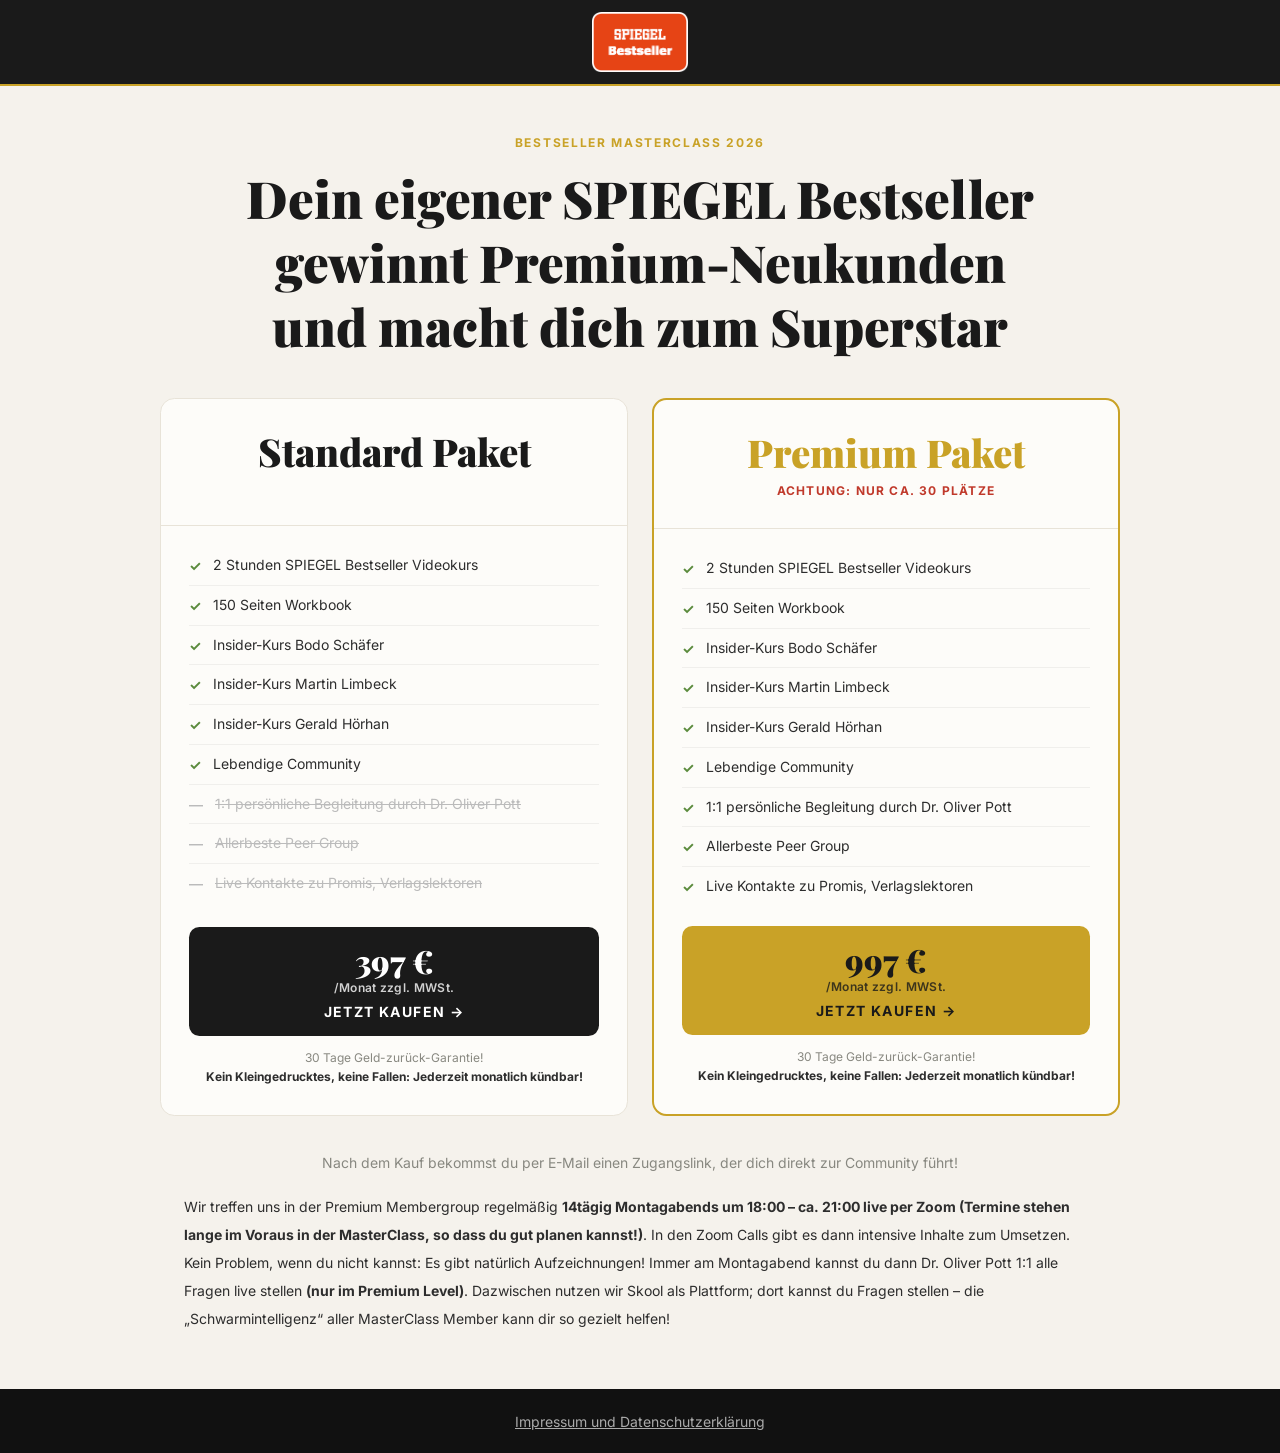
==== bestseller-masterclass/index.html @ 4679099f "Website i.founder.de: Bestseller MasterClass 2026" ====
<!DOCTYPE html>
<html lang="de">
<head>
<meta charset="utf-8">
<meta name="viewport" content="width=device-width,initial-scale=1,viewport-fit=cover">
<title>Bestseller MasterClass 2026 – Dein eigener SPIEGEL Bestseller</title>
<meta name="description" content="Bestseller MasterClass 2026 mit Prof. Dr. Oliver Pott: Standard- und Premium-Paket, 30 Tage Geld-zurück-Garantie, monatlich kündbar.">
<meta name="robots" content="index,follow">
<meta property="og:title" content="Bestseller MasterClass 2026">
<meta property="og:description" content="Dein eigener SPIEGEL Bestseller gewinnt Premium-Neukunden und macht dich zum Superstar.">
<meta property="og:type" content="website">
<meta property="og:url" content="https://i.founder.de/bestseller-masterclass/">
<meta name="color-scheme" content="light">
<link rel="preconnect" href="https://fonts.googleapis.com">
<link rel="preconnect" href="https://fonts.gstatic.com" crossorigin>
<link href="https://fonts.googleapis.com/css2?family=Playfair+Display:wght@700;900&family=Inter:wght@400;600;700&display=swap" rel="stylesheet">
<style>
  :root{
    --page:#F5F2EC; --card:#FDFCF9; --line:#E8E3D8; --ink:#1A1A1A; --text:#2D2D2D;
    --muted:#888880; --gold:#C9A227; --red:#C0392B; --green:#5A8A3C;
    --strike:#BBBBBB; --strike-mark:#CCCCCC; --header:#1A1A1A; --footer:#111111; --footer-link:#AAAAAA;
    --spiegel:#E2431F;
    --serif:"Playfair Display",Georgia,"Times New Roman",serif;
    --sans:Inter,-apple-system,BlinkMacSystemFont,"Segoe UI",Helvetica,Arial,sans-serif;
  }
  *,*::before,*::after{box-sizing:border-box}
  html{color-scheme:light}
  body{margin:0;background:var(--page);color:var(--text);font-family:var(--sans);font-size:16px;line-height:1.5;-webkit-font-smoothing:antialiased}
  .page{min-height:100vh;display:flex;flex-direction:column;background:var(--page)}
  a:focus-visible,button:focus-visible{outline:3px solid var(--gold);outline-offset:3px}

  /* Header */
  .site-header{display:flex;justify-content:center;align-items:center;padding:12px 32px;background:var(--header);border-bottom:2px solid var(--gold)}
  .logo{display:block;line-height:0}
  .logo img{height:60px;width:auto;display:block}

  /* Hero */
  .hero{text-align:center;padding:48px 24px 40px}
  .eyebrow{margin:0 0 14px;font-size:12px;font-weight:700;letter-spacing:.14em;text-transform:uppercase;color:var(--gold)}
  h1{font-family:var(--serif);font-weight:900;font-size:clamp(34px,4.6vw,51.2px);line-height:1.25;color:var(--ink);max-width:860px;margin:0 auto;text-wrap:balance}

  /* Pricing grid */
  .pricing{padding:0 24px}
  .grid{display:grid;grid-template-columns:repeat(2,minmax(0,468px));gap:24px;max-width:960px;margin:0 auto;justify-content:center}
  .card{display:flex;flex-direction:column;background:var(--card);border:1px solid var(--line);border-radius:14.4px;overflow:hidden}
  .card.premium{border:2px solid var(--gold)}
  .card-head{text-align:center;padding:28px;border-bottom:1px solid var(--line)}
  .card-head h2{font-family:var(--serif);font-weight:900;font-size:38.4px;line-height:1.25;margin:0 0 6px;color:var(--ink)}
  .card.premium .card-head h2{color:var(--gold)}
  .card-sub{margin:0;font-size:12px;font-weight:700;letter-spacing:.1em;text-transform:uppercase;color:var(--muted);min-height:16px}
  .card.premium .card-sub{color:var(--red)}
  .card-body{padding:20px 28px 0;flex:1}
  .features{list-style:none;margin:0;padding:0}
  .features li{display:flex;align-items:flex-start;gap:12px;padding:8px 0;border-bottom:1px solid rgba(0,0,0,.05);font-size:14px;line-height:1.625;color:var(--text)}
  .features li:last-child{border-bottom:0}
  .features .mark{flex-shrink:0;margin-top:2px;font-weight:700;font-size:14px;line-height:20px;color:var(--green)}
  .features li.no{color:var(--strike);text-decoration:line-through}
  .features li.no .mark{color:var(--strike-mark);text-decoration:none}
  .card-cta{padding:20px 28px 28px}
  .buy{display:block;width:100%;border-radius:10.4px;padding:18px 16px 14px;text-align:center;text-decoration:none;background:var(--ink);color:#fff;transition:filter .15s ease,transform .15s ease}
  .buy:hover{filter:brightness(1.1)}
  .card.premium .buy{background:var(--gold);color:var(--ink)}
  .buy .price{display:block;font-family:var(--serif);font-weight:900;font-size:32px;line-height:1;margin-bottom:2px;font-variant-numeric:tabular-nums}
  .buy .per{display:block;font-size:12px;font-weight:600;letter-spacing:.3px;opacity:.8;margin-bottom:4px}
  .buy .cta{display:block;font-size:14px;font-weight:700;letter-spacing:1.4px;text-transform:uppercase}
  .guarantee{text-align:center;font-size:12px;line-height:1.625;color:var(--muted);margin:12px 0 0}
  .guarantee strong{color:var(--text)}

  /* Info */
  .info{max-width:960px;margin:36px auto 0;padding:0 24px 56px}
  .access{text-align:center;font-size:14px;color:var(--muted);margin:0 0 20px}
  .schedule{font-size:14px;line-height:2;margin:0;color:var(--text)}
  .schedule strong{font-weight:700;color:var(--text)}

  /* Footer */
  .site-footer{text-align:center;padding:20px 0;background:var(--footer);margin-top:auto}
  .site-footer a{font-size:14px;color:var(--footer-link);text-decoration:underline;transition:color .15s ease}
  .site-footer a:hover{color:#fff}

  @media (max-width:1000px){
    .grid{grid-template-columns:minmax(0,468px)}
  }
  @media (max-width:520px){
    .hero{padding:36px 20px 32px}
    .card-head{padding:24px 20px}
    .card-head h2{font-size:32px}
    .card-body{padding:16px 20px 0}
    .card-cta{padding:16px 20px 24px}
    .site-header{padding:12px 20px}
  }
  @media (prefers-reduced-motion:reduce){
    .buy,.site-footer a{transition:none}
  }
</style>

</head>
<body>
<div class="page">
  <header class="site-header">
    <a class="logo" href="#" aria-label="SPIEGEL Bestseller"><img src="[data-uri]" alt="SPIEGEL Bestseller"></a>
  </header>

  <main>
    <section class="hero">
      <p class="eyebrow">Bestseller MasterClass 2026</p>
      <h1>Dein eigener SPIEGEL Bestseller gewinnt Premium-Neukunden und macht dich zum Superstar</h1>
    </section>

    <section class="pricing" aria-label="Pakete">
      <div class="grid">

        <article class="card standard">
          <div class="card-head">
            <h2>Standard Paket</h2>
            <p class="card-sub" aria-hidden="true"></p>
          </div>
          <div class="card-body">
            <ul class="features">
              <li><span class="mark">✓</span><span>2 Stunden SPIEGEL Bestseller Videokurs</span></li>
              <li><span class="mark">✓</span><span>150 Seiten Workbook</span></li>
              <li><span class="mark">✓</span><span>Insider-Kurs Bodo Schäfer</span></li>
              <li><span class="mark">✓</span><span>Insider-Kurs Martin Limbeck</span></li>
              <li><span class="mark">✓</span><span>Insider-Kurs Gerald Hörhan</span></li>
              <li><span class="mark">✓</span><span>Lebendige Community</span></li>
              <li class="no"><span class="mark">—</span><span>1:1 persönliche Begleitung durch Dr. Oliver Pott</span></li>
              <li class="no"><span class="mark">—</span><span>Allerbeste Peer Group</span></li>
              <li class="no"><span class="mark">—</span><span>Live Kontakte zu Promis, Verlagslektoren</span></li>
            </ul>
          </div>
          <div class="card-cta">
            <a class="buy" href="https://www.digistore24.com/product/648770">
              <span class="price">397 €</span>
              <span class="per">/Monat zzgl. MWSt.</span>
              <span class="cta">Jetzt kaufen →</span>
            </a>
            <p class="guarantee">30 Tage Geld-zurück-Garantie!<br><strong>Kein Kleingedrucktes, keine Fallen: Jederzeit monatlich kündbar!</strong></p>
          </div>
        </article>

        <article class="card premium">
          <div class="card-head">
            <h2>Premium Paket</h2>
            <p class="card-sub">Achtung: nur ca. 30 Plätze</p>
          </div>
          <div class="card-body">
            <ul class="features">
              <li><span class="mark">✓</span><span>2 Stunden SPIEGEL Bestseller Videokurs</span></li>
              <li><span class="mark">✓</span><span>150 Seiten Workbook</span></li>
              <li><span class="mark">✓</span><span>Insider-Kurs Bodo Schäfer</span></li>
              <li><span class="mark">✓</span><span>Insider-Kurs Martin Limbeck</span></li>
              <li><span class="mark">✓</span><span>Insider-Kurs Gerald Hörhan</span></li>
              <li><span class="mark">✓</span><span>Lebendige Community</span></li>
              <li><span class="mark">✓</span><span>1:1 persönliche Begleitung durch Dr. Oliver Pott</span></li>
              <li><span class="mark">✓</span><span>Allerbeste Peer Group</span></li>
              <li><span class="mark">✓</span><span>Live Kontakte zu Promis, Verlagslektoren</span></li>
            </ul>
          </div>
          <div class="card-cta">
            <a class="buy" href="https://www.digistore24.com/product/648407">
              <span class="price">997 €</span>
              <span class="per">/Monat zzgl. MWSt.</span>
              <span class="cta">Jetzt kaufen →</span>
            </a>
            <p class="guarantee">30 Tage Geld-zurück-Garantie!<br><strong>Kein Kleingedrucktes, keine Fallen: Jederzeit monatlich kündbar!</strong></p>
          </div>
        </article>

      </div>
    </section>

    <section class="info">
      <p class="access">Nach dem Kauf bekommst du per E-Mail einen Zugangslink, der dich direkt zur Community führt!</p>
      <p class="schedule">Wir treffen uns in der Premium Membergroup regelmäßig <strong>14tägig Montagabends um 18:00 – ca. 21:00 live per Zoom (Termine stehen lange im Voraus in der MasterClass, so dass du gut planen kannst!)</strong>. In den Zoom Calls gibt es dann intensive Inhalte zum Umsetzen. Kein Problem, wenn du nicht kannst: Es gibt natürlich Aufzeichnungen! Immer am Montagabend kannst du dann Dr. Oliver Pott 1:1 alle Fragen live stellen <strong>(nur im Premium Level)</strong>. Dazwischen nutzen wir Skool als Plattform; dort kannst du Fragen stellen – die „Schwarmintelligenz“ aller MasterClass Member kann dir so gezielt helfen!</p>
    </section>
  </main>

  <footer class="site-footer">
    <a href="https://founder-de.lpages.co/foundervita/">Impressum und Datenschutzerklärung</a>
  </footer>
</div>
</body>
</html>
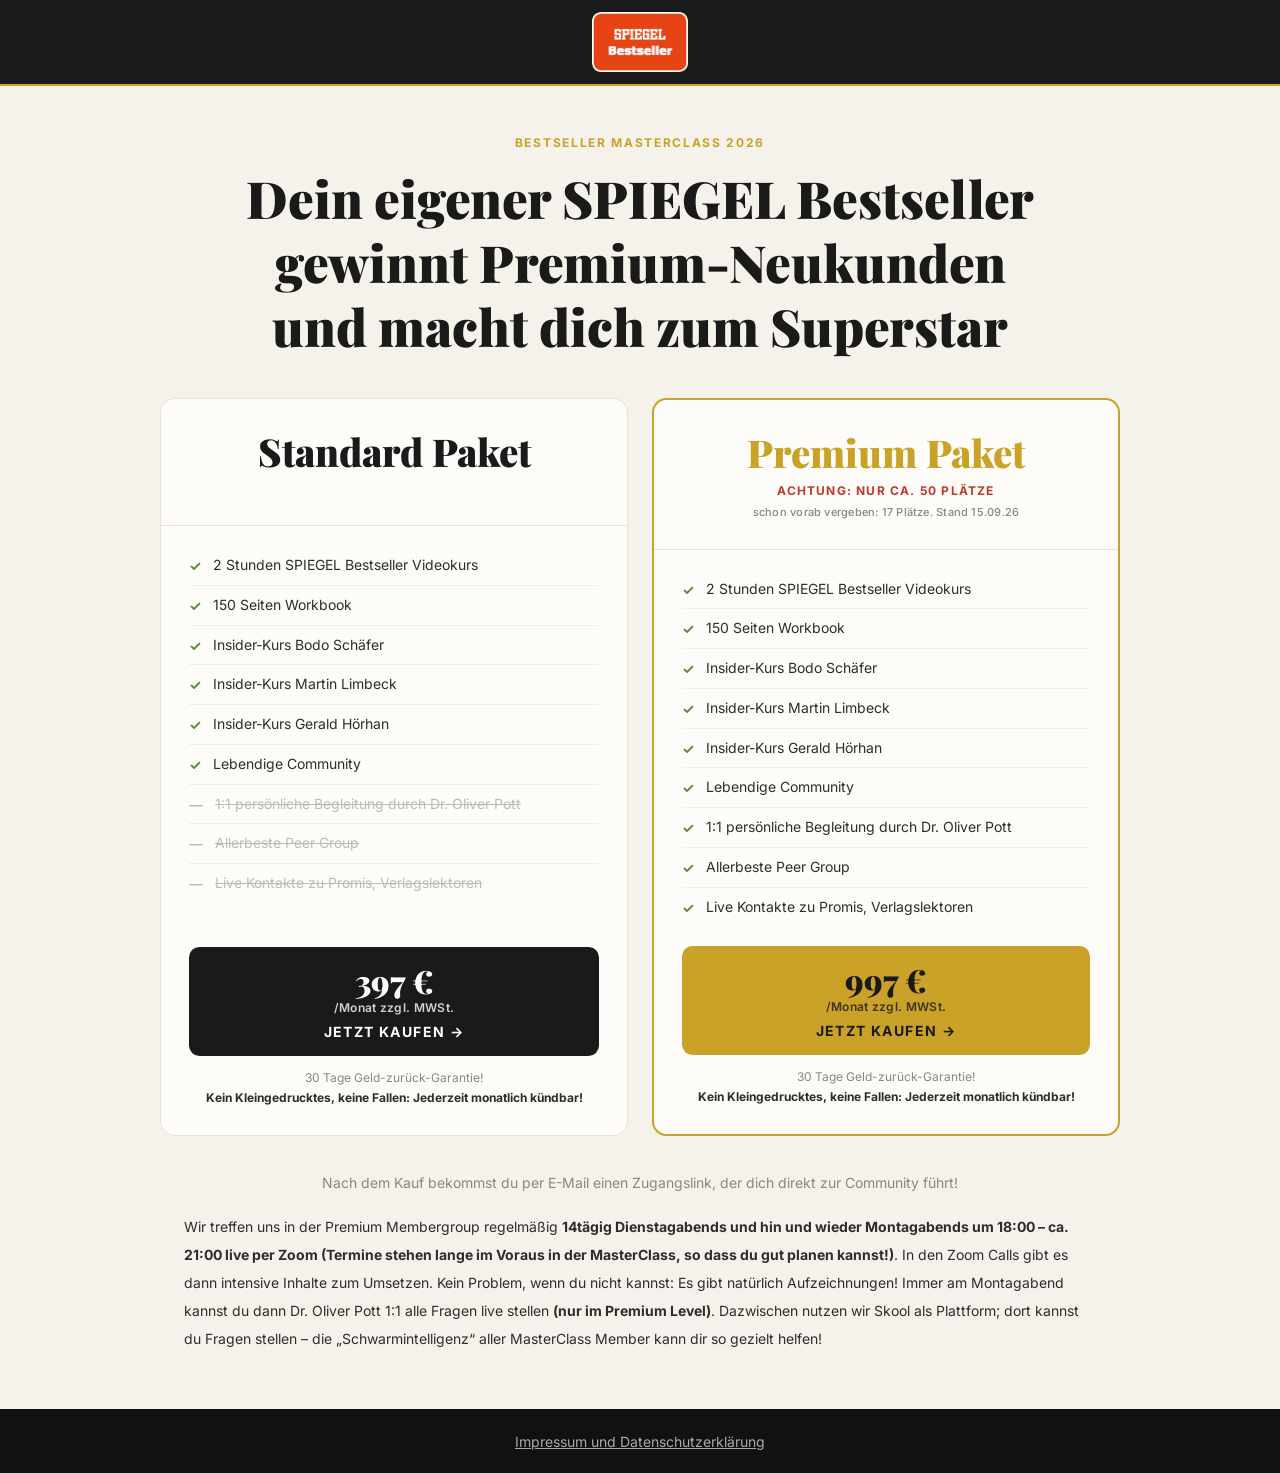
==== commit 42e54331: "Update bestseller-masterclass (50 Plaetze, Dienstagabende)" ====
--- a/bestseller-masterclass/index.html
+++ b/bestseller-masterclass/index.html
@@ -49,6 +49,7 @@
   .card.premium .card-head h2{color:var(--gold)}
   .card-sub{margin:0;font-size:12px;font-weight:700;letter-spacing:.1em;text-transform:uppercase;color:var(--muted);min-height:16px}
   .card.premium .card-sub{color:var(--red)}
+  .card-note{display:block;margin-top:4px;font-size:11px;font-weight:500;letter-spacing:.02em;text-transform:none;color:var(--muted)}
   .card-body{padding:20px 28px 0;flex:1}
   .features{list-style:none;margin:0;padding:0}
   .features li{display:flex;align-items:flex-start;gap:12px;padding:8px 0;border-bottom:1px solid rgba(0,0,0,.05);font-size:14px;line-height:1.625;color:var(--text)}
@@ -140,7 +141,7 @@
         <article class="card premium">
           <div class="card-head">
             <h2>Premium Paket</h2>
-            <p class="card-sub">Achtung: nur ca. 30 Plätze</p>
+            <p class="card-sub">Achtung: nur ca. 50 Plätze <span class="card-note">schon vorab vergeben: 17 Plätze. Stand 15.09.26</span></p>
           </div>
           <div class="card-body">
             <ul class="features">
@@ -170,7 +171,7 @@
 
     <section class="info">
       <p class="access">Nach dem Kauf bekommst du per E-Mail einen Zugangslink, der dich direkt zur Community führt!</p>
-      <p class="schedule">Wir treffen uns in der Premium Membergroup regelmäßig <strong>14tägig Montagabends um 18:00 – ca. 21:00 live per Zoom (Termine stehen lange im Voraus in der MasterClass, so dass du gut planen kannst!)</strong>. In den Zoom Calls gibt es dann intensive Inhalte zum Umsetzen. Kein Problem, wenn du nicht kannst: Es gibt natürlich Aufzeichnungen! Immer am Montagabend kannst du dann Dr. Oliver Pott 1:1 alle Fragen live stellen <strong>(nur im Premium Level)</strong>. Dazwischen nutzen wir Skool als Plattform; dort kannst du Fragen stellen – die „Schwarmintelligenz“ aller MasterClass Member kann dir so gezielt helfen!</p>
+      <p class="schedule">Wir treffen uns in der Premium Membergroup regelmäßig <strong>14tägig Dienstagabends und hin und wieder Montagabends um 18:00 – ca. 21:00 live per Zoom (Termine stehen lange im Voraus in der MasterClass, so dass du gut planen kannst!)</strong>. In den Zoom Calls gibt es dann intensive Inhalte zum Umsetzen. Kein Problem, wenn du nicht kannst: Es gibt natürlich Aufzeichnungen! Immer am Montagabend kannst du dann Dr. Oliver Pott 1:1 alle Fragen live stellen <strong>(nur im Premium Level)</strong>. Dazwischen nutzen wir Skool als Plattform; dort kannst du Fragen stellen – die „Schwarmintelligenz“ aller MasterClass Member kann dir so gezielt helfen!</p>
     </section>
   </main>
 
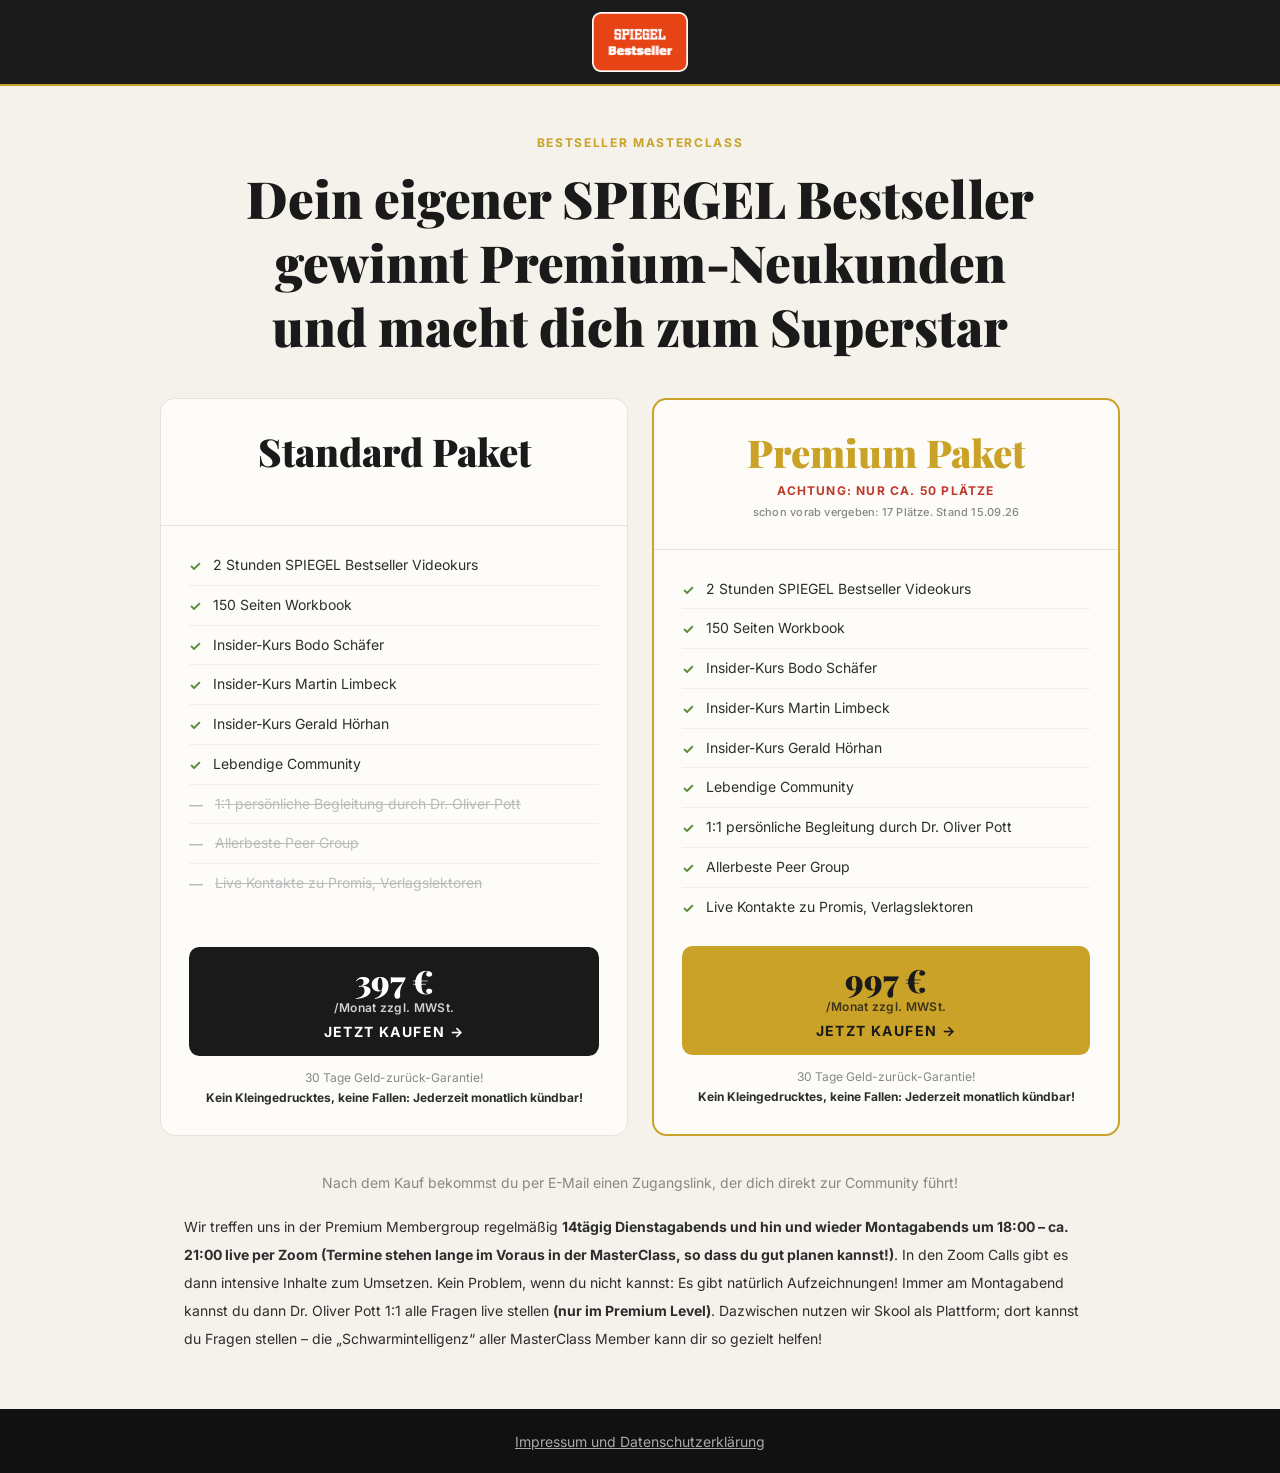
==== commit aee011c3: "bestseller-masterclass: 2026 aus dem Titel entfernt" ====
--- a/bestseller-masterclass/index.html
+++ b/bestseller-masterclass/index.html
@@ -3,10 +3,10 @@
 <head>
 <meta charset="utf-8">
 <meta name="viewport" content="width=device-width,initial-scale=1,viewport-fit=cover">
-<title>Bestseller MasterClass 2026 – Dein eigener SPIEGEL Bestseller</title>
-<meta name="description" content="Bestseller MasterClass 2026 mit Prof. Dr. Oliver Pott: Standard- und Premium-Paket, 30 Tage Geld-zurück-Garantie, monatlich kündbar.">
+<title>Bestseller MasterClass – Dein eigener SPIEGEL Bestseller</title>
+<meta name="description" content="Bestseller MasterClass mit Prof. Dr. Oliver Pott: Standard- und Premium-Paket, 30 Tage Geld-zurück-Garantie, monatlich kündbar.">
 <meta name="robots" content="index,follow">
-<meta property="og:title" content="Bestseller MasterClass 2026">
+<meta property="og:title" content="Bestseller MasterClass">
 <meta property="og:description" content="Dein eigener SPIEGEL Bestseller gewinnt Premium-Neukunden und macht dich zum Superstar.">
 <meta property="og:type" content="website">
 <meta property="og:url" content="https://i.founder.de/bestseller-masterclass/">
@@ -103,7 +103,7 @@
 
   <main>
     <section class="hero">
-      <p class="eyebrow">Bestseller MasterClass 2026</p>
+      <p class="eyebrow">Bestseller MasterClass</p>
       <h1>Dein eigener SPIEGEL Bestseller gewinnt Premium-Neukunden und macht dich zum Superstar</h1>
     </section>
 
